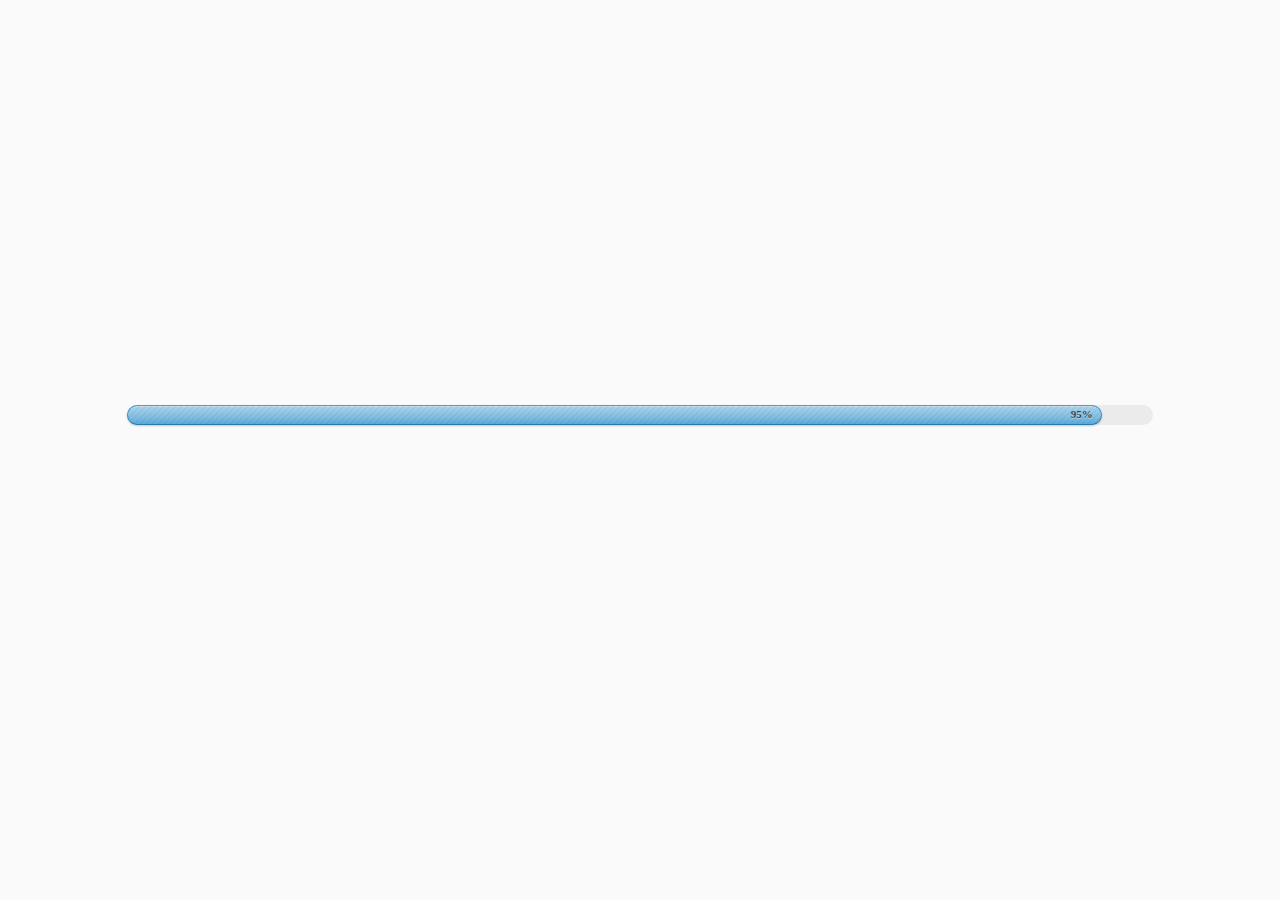
==== index.html @ a3b6ff67 "添加英菲尼迪项目的新文件" ====
<!DOCTYPE html>
<html lang="en">
<head>
	<meta charset="UTF-8">
	<meta name="viewport" content="width=device-width, initial-scale=1.0, maximum-scale=1.0, user-scalable=0">    
	<title>Infiniti</title>
	<link rel="stylesheet" href="css/style.css">
	<link rel="stylesheet" type="text/css" href="css/animate.css">
	<link rel="stylesheet" type="text/css" href="css/index.css">
</head>
<body>
	<div id="load"></div>
	<div id="wrap">
		<div id="inner">
			<div class="page1">
				<div class="explore">
					<img src="img/1_tansuoai.png" alt="" class="tansuo">
					<div></div>
				</div>
				<div class="nowait">
					<img src="img/1_dengdai.png" alt="">
				</div>
				<div class="music">
					<img src="img/music_no.png" alt="" class="mus1"> 
					<img src="img/music_logo.png" alt="" class="mus2">
				</div>
				<div id="logo">
					<img src="img/logo.png" alt="">
				</div>
			</div>
			<div class="page2">
				<ul class="ul2">
					<li>加速油门跑遍更多的地方</li>
					<li>穿过峡谷途径海洋，融入漫天繁星里</li>
					<li>追逐瞬间的彩虹，感知多变的云层</li>
					<li><span>触动</span>，在瞬间</li>
				</ul>
				<div class="page2_car">
					<img src="img/2_car.png" alt="">
				</div>
				<div class="music">
					<img src="img/music_no.png" alt="" class="mus1">
					<img src="img/music_logo.png" alt="" class="mus2">
				</div>
				<div id="logo">
					<img src="img/logo.png" alt="">
				</div>				
			</div>
			<div class="page3">
				<ul class="ul3">
					<li>偶然的相遇不是偶然</li>
					<li>每一个独特都有另一个独特在等待</li>
					<li>谁可以和你对一下密码</li>
					<li>即刻彼此开启</li>
					<li><span class="s1">激发</span><span class="s2">，无尽想象</span></li>
				</ul>
				<div class="music">
					<img src="img/music_no.png" alt="" class="mus1">
					<img src="img/music_logo.png" alt="" class="mus2">
				</div>
				<div id="logo">
					<img src="img/logo.png" alt="">
				</div>					
			</div>
			<div class="page4">
				<ul class="ul4">
					<li>没有说走就走的勇气，哪有不期而遇的奇迹</li>
					<li>追随心中所爱，哪里都是最好的风景</li>
					<li><span>唤醒</span>，每一感官</li>
				</ul>
				<div class="page4_car">
					<img src="img/4_car.png" alt="">
				</div>
				<div class="music">
					<img src="img/music_no.png" alt="" class="mus1">
					<img src="img/music_logo.png" alt="" class="mus2">
				</div>
				<div id="logo">
					<img src="img/logo.png" alt="">
				</div>	
			</div>
			<div class="page5">
				<ul class="ul5">
					<li>会孤独会寂寞会彷徨无助</li>
					<li>还得坚强</li>
					<li>会叛逆会反常会历经艰难</li>
					<li>还得勇敢</li>
					<li><span class="s1">挥洒</span><span class="s2">，自由心绪</span></li>
				</ul>
				<div class="music">
					<img src="img/music_no.png" alt="" class="mus1">
					<img src="img/music_logo.png" alt="" class="mus2">					
				</div>
				<div id="logo">
					<img src="img/logo.png" alt="">
				</div>									
			</div>
			<div class="page6">
				<ul class="ul6">
					<li>一个眼神间，一个笑容里，信任与默契</li>
					<li>无论伟大还是渺小、出众还是平庸</li>
					<li>坚信你的与众不同，彼此相依</li>
					<li><span>执领</span>，未知之路</li>
				</ul>
				<div class="music">
					<img src="img/music_no.png" alt="" class="mus1">
					<img src="img/music_logo.png" alt="" class="mus2">
				</div>
				<div id="logo">
					<img src="img/logo.png" alt="">
				</div>				
			</div>
			<div class="page7">
				<ul class="ul7">
					<li>身处异景或只是短暂的停留</li>
					<li>那一刻依然能体会生活独有的乐趣</li>
					<li><span class="s1">相悦</span><span class="s2">，无声无息</span></li>
				</ul>
				<div class="music">
					<img src="img/music_no.png" alt="" class="mus1">
					<img src="img/music_logo.png" alt="" class="mus2">
				</div>
				<div id="logo">
					<img src="img/logo.png" alt="">
				</div>
			</div>
			<div class="page8">
				<ul class="ul8">
					<li>可以和你一起进入生命的真相</li>
					<li>一起品味苦涩和辛酸、一起感受欢喜</li>
					<li>坚定的相互维护、欣赏彼此的独特</li>
					<li><span>分享</span>，无所不在</li>
				</ul>
				<div class="music">
					<img src="img/music_no.png" alt="" class="mus1">
					<img src="img/music_logo.png" alt="" class="mus2">
				</div>
				<div id="logo">
					<img src="img/logo.png" alt="">
				</div>
			</div>
			<div class="page9">
				<ul class="ul9">
					<li>探索不期而遇的奇迹，勇敢追随心中所爱</li>
					<li><span class="s1">敢爱</span><span class="s2">，一路向前</span></li>
				</ul>
				<div class="music">
					<img src="img/music_no.png" alt="" class="mus1">
					<img src="img/music_logo.png" alt="" class="mus2">
				</div>
				<div id="logo">
					<img src="img/logo.png" alt="">
				</div>
			</div>
			<div class="page10">
				<ul class="ul10">
					<li class="suv">
						<img src="img/10_ss.jpg" alt="">
					</li>
					<li class="support">
						<img src="img/10_support.jpg" alt="">
					</li>
					<li class="li3 clear">
						<img src="img/kuai.jpg" alt="" class="div fl">
						<span class="sp1">独具一格的流线型SUV设计理念</span>
					</li>
					<li class="li4 clear">
						<img src="img/kuai.jpg" alt="" class="div fl">
						<span class="sp2">同级唯一全系标配V6自然吸气发动机</span>
					</li>
					<li class="li5 clear">
						<img src="img/kuai.jpg" alt="" class="div fl">
						<span class="sp3">全系标配智能四驱系统</span>
					</li>
					<li class="li6 clear">
						<img src="img/kuai.jpg" alt="" class="div fl">
						<span class="sp4">2800mm同级最长轴距</span>
					</li>
					<li class="li7 clear">
						<img src="img/kuai.jpg" alt="" class="div fl">
						<span class="sp5">同级领先的安全科技——全景式监控<br>影像系统AVM</span>
					</li>
					<li class="li8 clear">
						<img src="img/kuai.jpg" alt="" class="div fl">
						<span class="sp6">4年/10万公里免费保修保养服务</span>
					</li>
				</ul>
				<div class="music">
					<img src="img/music_no.png" alt="" class="mus1">
					<img src="img/music_logo.png" alt="" class="mus2">
				</div>
				<div id="logo">
					<img src="img/logo.png" alt="">
				</div>
			</div>
			<div class="page11">
				<div id="share">
					<img src="img/jiantou.png" alt="">
					<p>分享给好友</p>
				</div>
				<div class="center">
					<p>周迅夫妇联袂演绎微电影《完美出逃》</p>
					<div id="video">
						<img src="img/11_video.png" alt="" class="vid">
						<a href="###" class="play"><img src="img/11_play.png" alt=""></a>
					</div>					
				</div>
				<p class="watch">点击观看视频</p>
				<div class="music">
					<img src="img/music_no.png" alt="" class="mus1">
					<img src="img/music_logo.png" alt="" class="mus2">
				</div>
				<div id="logo">
					<img src="img/11_logo.png" alt="">
				</div>				
			</div>
			<div id="audio">
				<audio loop="loop">
				  <source src="sounds/485_C56kbps.mp3" type="audio/mpeg">
				</audio>
			</div>			
		</div>
	</div>
</body>
<script type="text/javascript" src="js/jquery-1.11.1.min.js"></script>
<script type="text/javascript" src="js/loadingJQ.js"></script>
<script type="text/javascript"> 
	var aImg = ["img/1_bg.jpg","img/1_dengdai.png","img/1_tansuoai.png","img/2_bg.jpg","img/2_car.png","img/3_bg.jpg","img/4_bg.jpg","img/4_car.png","img/5_bg.jpg","img/6_bg.jpg","img/7_bg.jpg","img/8_bg.jpg","img/9_bg.jpg","img/10_bg.jpg","img/10_support.jpg","img/10_suv.jpg","img/11_logo.png","img/11_play.png","img/11_video.png","img/jiantou.png","img/kuai.jpg","img/logo.png","img/music_logo.png","img/music_no.png"];
	

	$("#load").loading({
		color:"blue",
		imgs:aImg,
	},function() {
		$("#load").css("display","none");
		$("#wrap").css("display","block");
	})


		var $wrap = $("#wrap");
		var $inner = $("#inner");
		var t = 0;
		var index = 0;
		var movebol = false;
		var times = 0;
		$wrap.on("touchstart",function  (e) {
			times = new Date(); 
			if (movebol) {return};
			var disY = event.touches[0].clientY;
			$wrap.on("touchmove",function  (e) {
				var y = event.touches[0].clientY;
				t = y - disY;
				 if (t<0 && index==10) {
				 	var t2 = t/3-index*$(window).height();
				 }else if (t>0 && index==0) {
				 	var t2 = t/3-index*$(window).height();
				 }else{
				 	var t2 = t-index*$(window).height();//减去下一页屏幕的高度，第二张就不会跳回第一张
				 }
				$inner.css("top",t2);
			})
			return false;
		})


		$wrap.on("touchend",function  () {
			var nowDate = new Date();
				var time = nowDate - times;
			if (time<500) {
				if (t<0) {
					index++;
					if (index>10) {
						index=10
					};
				}else if (t>0) {
					index--;
					if (index<0) {
						index=0;
					};
				}
			move();
			}else{
				var h = $(window).height()/2;
				if (t<-h) {
					index++;
					if (index>10) {
						index = 10;
					}
				}else if (t>h) {
					index--;
					if (index<0) {
						index = 0;
					};			
				};
				move();				
			}
			t = 0;
		})
		function move () {
			movebol = true;
			var h = $(window).height();
			$inner.animate({
				top:-index*h,
			},500,function  () {
				movebol = false;
				if (index==0) {
					$(".page1").find(".explore").show();
					$(".page1").find(".nowait").show();
				}else{
					$(".page1").find(".explore").hide();
					$(".page1").find(".nowait").hide();
				}
				if (index==1) {
					$(".page2").find(".page2_car").show();
					$(".ul2 li").show();
				}else{
					$(".page2").find(".page2_car").hide();
					$(".ul2 li").hide();
				}
				if (index==2) {
					$(".ul3 li").show();
				}else{
					$(".ul3 li").hide();
				}
				if (index==3) {
					$(".ul4 li").show();
					$(".page4").find(".page4_car").show();
				}else{
					$(".ul4 li").hide();
					$(".page4").find(".page4_car").hide();
				}
				if (index==4) {
					$(".ul5 li").show();
				}else{
					$(".ul5 li").hide();
				}
				if (index==5) {
					$(".ul6 li").show();
				}else{
					$(".ul6 li").hide();
				}
				if (index==6) {
					$(".ul7 li").show();
				}else{
					$(".ul7 li").hide();
				}
				if (index==7) {
					$(".ul8 li").show();
				}else{
					$(".ul8 li").hide();
				}
				if (index==8) {
					$(".ul9 li").show();
				}else{
					$(".ul9 li").hide();
				}
				if (index==9) {
					$(".ul10 li").show();
				}else{
					$(".ul10 li").hide();
				}
				if (index==10) {
					$(".play").show();
				}else{
					$(".play").hide();
				}														
			})
		}
		$(".play").on("touchstart",function  () {
			window.location.href = "http://v.youku.com/v_show/id_XOTEwMjY0MjE2.html";  
		})
		var bol = false;
		var $music = $(".music");
		$music.on("touchstart",function  () {
			if (bol==false) {
				$music.find(".mus1").hide();
				$music.find(".mus2").show();
				audio.children[0].play();
				bol=true;
			}else{
				$music.find(".mus1").show();
				$music.find(".mus2").hide();
				audio.children[0].pause();			
				bol = false;
			}
		})
</script>
</html>
---- css/style.css ----
html, body, div, span, applet, object, iframe,
h1, h2, h3, h4, h5, h6, p, blockquote, pre,
a, abbr, acronym, address, big, cite, code,
del, dfn, em, img, ins, kbd, q, s, samp,
small, strike, strong, sub, sup, tt, var,
b, u, i, center,
dl, dt, dd, ol, ul, li,
fieldset, form, label, legend,
table, caption, tbody, tfoot, thead, tr, th, td,
article, aside, canvas, details, embed,
figure, figcaption, footer, header, hgroup,
menu, nav, output, ruby, section, summary,
time, mark, audio, video {
  margin: 0;
  padding: 0;
  border: 0;
  font-size: 100%;
  font: inherit;
  vertical-align: baseline;
}

article, aside, details, figcaption, figure,
footer, header, hgroup, menu, nav, section {
  display: block;
}

body {
  line-height: 1;
}

ol, ul {
  list-style: none;
}

blockquote, q {
  quotes: none;
}

blockquote:before, blockquote:after,
q:before, q:after {
  content: '';
  content: none;
}

table {
  border-collapse: collapse;
  border-spacing: 0;
}

.about {
  margin: 80px auto;
  padding: 8px;
  width: 260px;
  font: 10px/18px "Lucida Grande", Tahoma, Verdana, sans-serif;
  color: #bbb;
  text-align: center;
  text-shadow: 0 -1px rgba(0, 0, 0, 0.3);
  background: #333;
  background: rgba(34, 34, 34, 0.75);
  border-radius: 4px;
  -webkit-box-shadow: inset 0 -1px rgba(0, 0, 0, 0.1), inset 0 0 0 1px rgba(0, 0, 0, 0.1), 0 0 6px rgba(0, 0, 0, 0.4);
  box-shadow: inset 0 -1px rgba(0, 0, 0, 0.1), inset 0 0 0 1px rgba(0, 0, 0, 0.1), 0 0 6px rgba(0, 0, 0, 0.4);
  background-image: -webkit-linear-gradient(top, rgba(0, 0, 0, 0), rgba(0, 0, 0, 0.2));
  background-image: -moz-linear-gradient(top, rgba(0, 0, 0, 0), rgba(0, 0, 0, 0.2));
  background-image: -o-linear-gradient(top, rgba(0, 0, 0, 0), rgba(0, 0, 0, 0.2));
  background-image: linear-gradient(to bottom, rgba(0, 0, 0, 0), rgba(0, 0, 0, 0.2));
}
.about a {
  color: #eee;
  text-decoration: none;
  border-radius: 2px;
  -webkit-transition: 0.1s;
  -moz-transition: 0.1s;
  -o-transition: 0.1s;
  transition: 0.1s;
}
.about a:hover {
  text-decoration: none;
  background: #555;
  background: rgba(255, 255, 255, 0.15);
}

.about-links {
  height: 30px;
}
.about-links a {
  float: left;
  width: 50%;
  line-height: 30px;
  font-size: 12px;
}

.about-author {
  margin-top: 5px;
}
.about-author a {
  padding: 1px 3px;
  margin: 0 -1px;
}

/*
 * Copyright (c) 2012-2013 Thibaut Courouble
 * http://www.webinterfacelab.com
 *
 * Licensed under the MIT License:
 * http://www.opensource.org/licenses/mit-license.php
 */
body {
  font: 13px/20px "Lucida Grande", Tahoma, Verdana, sans-serif;
  color: #404040;
  background: #fafafa;
}

.container {
  margin: 50px auto;
  width: 640px;
}
.container > div {
  margin-bottom: 20px;
}

.progress {
  height: 20px;
  background: #ebebeb;
  border-left: 1px solid transparent;
  border-right: 1px solid transparent;
  border-radius: 10px;
}
.progress > span {
  position: relative;
  float: left;
  margin: 0 -1px;
  min-width: 30px;
  height: 18px;
  line-height: 16px;
  text-align: right;
  background: #cccccc;
  border: 1px solid;
  border-color: #bfbfbf #b3b3b3 #9e9e9e;
  border-radius: 10px;
  background-image: -webkit-linear-gradient(top, #f0f0f0 0%, #dbdbdb 70%, #cccccc 100%);
  background-image: -moz-linear-gradient(top, #f0f0f0 0%, #dbdbdb 70%, #cccccc 100%);
  background-image: -o-linear-gradient(top, #f0f0f0 0%, #dbdbdb 70%, #cccccc 100%);
  background-image: linear-gradient(to bottom, #f0f0f0 0%, #dbdbdb 70%, #cccccc 100%);
  -webkit-box-shadow: inset 0 1px rgba(255, 255, 255, 0.3), 0 1px 2px rgba(0, 0, 0, 0.2);
  box-shadow: inset 0 1px rgba(255, 255, 255, 0.3), 0 1px 2px rgba(0, 0, 0, 0.2);
}
.progress > span > span {
  padding: 0 8px;
  font-size: 11px;
  font-weight: bold;
  color: #404040;
  color: rgba(0, 0, 0, 0.7);
  text-shadow: 0 1px rgba(255, 255, 255, 0.4);
}
.progress > span:before {
  content: '';
  position: absolute;
  top: 0;
  bottom: 0;
  left: 0;
  right: 0;
  z-index: 1;
  height: 18px;
  background: url("../img/progress.png") 0 0 repeat-x;
  border-radius: 10px;
}
.progress .green {
  background: #85c440;
  border-color: #78b337 #6ba031 #568128;
  background-image: -webkit-linear-gradient(top, #b7dc8e 0%, #99ce5f 70%, #85c440 100%);
  background-image: -moz-linear-gradient(top, #b7dc8e 0%, #99ce5f 70%, #85c440 100%);
  background-image: -o-linear-gradient(top, #b7dc8e 0%, #99ce5f 70%, #85c440 100%);
  background-image: linear-gradient(to bottom, #b7dc8e 0%, #99ce5f 70%, #85c440 100%);
}
.progress .red {
  background: #db3a27;
  border-color: #c73321 #b12d1e #8e2418;
  background-image: -webkit-linear-gradient(top, #ea8a7e 0%, #e15a4a 70%, #db3a27 100%);
  background-image: -moz-linear-gradient(top, #ea8a7e 0%, #e15a4a 70%, #db3a27 100%);
  background-image: -o-linear-gradient(top, #ea8a7e 0%, #e15a4a 70%, #db3a27 100%);
  background-image: linear-gradient(to bottom, #ea8a7e 0%, #e15a4a 70%, #db3a27 100%);
}
.progress .orange {
  background: #f2b63c;
  border-color: #f0ad24 #eba310 #c5880d;
  background-image: -webkit-linear-gradient(top, #f8da9c 0%, #f5c462 70%, #f2b63c 100%);
  background-image: -moz-linear-gradient(top, #f8da9c 0%, #f5c462 70%, #f2b63c 100%);
  background-image: -o-linear-gradient(top, #f8da9c 0%, #f5c462 70%, #f2b63c 100%);
  background-image: linear-gradient(to bottom, #f8da9c 0%, #f5c462 70%, #f2b63c 100%);
}
.progress .blue {
  background: #5aaadb;
  border-color: #459fd6 #3094d2 #277db2;
  background-image: -webkit-linear-gradient(top, #aed5ed 0%, #7bbbe2 70%, #5aaadb 100%);
  background-image: -moz-linear-gradient(top, #aed5ed 0%, #7bbbe2 70%, #5aaadb 100%);
  background-image: -o-linear-gradient(top, #aed5ed 0%, #7bbbe2 70%, #5aaadb 100%);
  background-image: linear-gradient(to bottom, #aed5ed 0%, #7bbbe2 70%, #5aaadb 100%);
}
---- css/index.css ----
body,h1,h2,h3,h4,p,dl,dd,ul,ol,form,input,textarea,th,td,select{margin: 0;padding: 0;}
em{font-style: normal;}
li{list-style: none;}
a{text-decoration: none;}
img{border: none;vertical-align: top;}
table{border-collapse: none;}
input,textarea{outline: none;}
textarea{resize:none;overflow: auto;}
body{font-size:12px;font-family: 'fangzheng_GBK';}
@font-face {
	  font-family: 'fangzheng_GBK';
	  src: url('font/fangzheng_GBK.eot');
	  src:
	    url('../font/fangzheng_GBK.eot?#font-spider') format('embedded-opentype'),
	    url('../font/fangzheng_GBK.woff') format('woff'),
	    url('../font/fangzheng_GBK.ttf') format('truetype'),
	    url('../font/fangzheng_GBK.svg') format('svg');
	  font-weight: normal;
	  font-style: normal;
	}
.fl{
	float: left;
}
.fr{
	float: right;
}
.clear{
	zoom:1;
}
.clear:after{
	content:"";
	height: 0;
	clear: both;
	overflow: hidden;
	display: block;
}
html,body{
	width: 100%;
	height: 100%;
}

#load{
	max-width: 480px;
	margin: auto;
	width: 100%;
	height: 100%;
	z-index: 99999;
}
#wrap{
	max-width: 480px;
	margin: auto;
	width: 100%;
	height: 100%;
	position: relative;
	overflow: hidden;
	display: none;
}
#inner{
	width: 100%;
	height: 1100%;
	position: absolute;
}
.page1 .music{
	width: 6.666667%;
	position: absolute;
	right: 10.666667%;
	bottom:4.145937%;	
}

.page1 .music .mus1{
	width: 100%;
	display: block;
	
}
.page1 .music .mus2{
	width: 100%;
	-webkit-animation:move 3s linear infinite; /*linear 线性均衡*/
	display: none;
}
	@-webkit-keyframes move{
		from{
			-webkit-transform:rotateZ(0deg);
		}
		to{
			-webkit-transform:rotateZ(360deg) ;
		}
	}
.page1 #logo{
	width: 8.666667%;
	position: absolute;
	left: 50%;
	bottom: 1.821242%;
	-webkit-animation:fadeIn 1s infinite;
}
.page1 #logo img{
	width: 100%;
}
#inner .page1{
	height: 9.090909%;
	background: url(../img/1_bg.jpg) no-repeat; 
	background-size: 100% 100%;
	position: relative;
}
.explore{
	position: absolute;
	bottom: 15.174129%;
	left: 2.533333%;
	-webkit-animation:fadeInLeft 1s both;

}
.explore .tansuo{
	width: 56.8%;
}
.explore div{
	width: 40%;
	height: 2px;
	background-color: white;
	margin-top: 1.326710%;
	margin-left: 0.9%;
}
.nowait{
	width: 37.333333%;
	height: 9.203980%;
	position: absolute;
	right: 0;
	bottom: 13.515755%;
	-webkit-animation:fadeInRight 1s both;

}
.nowait img{
	width: 100%; 
}

#inner .page2{
	height: 9.090909%;
	background: url(../img/2_bg.jpg) no-repeat; 
	background-size: 100% 100%;
	position: relative;
}
.page2 .ul2{
	padding-top: 5.804312%;
	padding-left: 6.533333%;
}
.page2 .ul2 li{
	font-size: 13px;
	line-height: 2em;
}
.page2 ul li:nth-child(1){
	-webkit-animation:fadeIn 1s 2s both;
}
.page2 ul li:nth-child(2){
	-webkit-animation:fadeIn 1s 3s both;
}
.page2 ul li:nth-child(3){
	-webkit-animation:fadeIn 1s 4s both;
}
.page2 ul li:nth-child(4){
	-webkit-animation:fadeIn 1s 1s both;
}
.page2 .ul2 span{
	font-size: 20px;
	color: white;
	background-color: #e40114;
}
.page2 .page2_car{
	position: absolute;
	top: 49%;
	left: -8%;
	-webkit-animation:fadeInLeft 1s both;
}
.page2 .page2_car img{
	width: 50.8%;
}
.page2 .music{
	width: 6.666667%;
	position: absolute;
	right: 10.666667%;
	bottom:4.145937%;
}

.page2 .music .mus1{
	width: 100%;
	display: block;
}
.page2 .music .mus2{
	width: 100%;
	-webkit-animation:move 3s linear infinite; /*linear 线性均衡*/
	display: none;
}
	@-webkit-keyframes move{
		from{
			-webkit-transform:rotateZ(0deg);
		}
		to{
			-webkit-transform:rotateZ(360deg) ;
		}
	}
.page2 #logo{
	width: 8.666667%;
	position: absolute;
	left: 50%;
	bottom: 1.821242%;
	-webkit-animation:fadeIn 1s infinite;
}
.page2 #logo img{
	width: 100%;
}
#inner .page3{
	height: 9.090909%;
	background: url(../img/3_bg.jpg) no-repeat; 
	background-size: 100% 100%;
	position: relative;
}
.page3 .ul3{
	padding-top: 5.804312%;
	padding-left: 6.533333%;
}
.page3 .ul3 li{
	font-size: 13px;
	line-height: 2em;
}
.page3 .ul3 .s1{
	font-size: 20px;
	color: white;
	background-color: #e40114;
}
.page3 ul li:nth-child(1){
	-webkit-animation:fadeIn 1s 1s both;
}
.page3 ul li:nth-child(2){
	-webkit-animation:fadeIn 1s 2s both;
}
.page3 ul li:nth-child(3){
	-webkit-animation:fadeIn 1s 3s both;
}
.page3 ul li:nth-child(4){
	-webkit-animation:fadeIn 1s 4s both;
}
.page3 li .s1:nth-child(1){
	-webkit-animation:fadeIn 1s 5s both;
}
.page3 li .s2:nth-child(2){
	-webkit-animation:fadeIn 1s 6s both;
}
.page3 .music{
	width: 6.666667%;
	position: absolute;
	right: 10.666667%;
	bottom:4.145937%;
}
.page3 .music .mus1{
	width: 100%;
	display: block;
}
.page3 .music .mus2{
	width: 100%;
	-webkit-animation:move 3s linear infinite; /*linear 线性均衡*/
	display: none;
}
	@-webkit-keyframes move{
		from{
			-webkit-transform:rotateZ(0deg);
		}
		to{
			-webkit-transform:rotateZ(360deg) ;
		}
	}
.page3 #logo{
	width: 8.666667%;
	position: absolute;
	left: 50%;
	bottom: 1.821242%;
	-webkit-animation:fadeIn 1s infinite;
}
.page3 #logo img{
	width: 100%;
}
#inner .page4{
	height: 9.090909%;
	background: url(../img/4_bg.jpg) no-repeat; 
	background-size: 100% 100%;
	position: relative;
}
.page4 .ul4{
	padding-top: 5.882352%;
	padding-right: 6.8%;
}
.page4 .ul4 li{
	font-size: 13px;
	line-height: 2em;
	text-align: right;
	color: white;
}
.page4 .ul4 span{
	font-size: 20px;
	color: white;
	background-color: #e40114;
}
.page4 .ul4 li:nth-child(1){
	-webkit-animation:fadeIn 1s 2s both;
}
.page4 .ul4 li:nth-child(2){
	-webkit-animation:fadeIn 1s 2s both;
}
.page4 .ul4 li:nth-child(3){
	-webkit-animation:fadeIn 1s 1s both;
}
.page4 .page4_car{
	width: 64.8%;
	position: absolute;
	right: -6%;	
	-webkit-animation:car 1s both;
}
	@-webkit-keyframes car{
		0%{
			right:-65%; 
			bottom:1%;
		}
		100%{
			bottom: 11.184756%;
			right: -6%;			
		}
	}
.page4 .page4_car img{
	width: 100%;
}

.page4 .music{
	width: 6.666667%;
	position: absolute;
	right: 10.666667%;
	bottom:4.145937%;
}
.page4 .music .mus1{
	width: 100%;
	display: block;
}
.page4 .music .mus2{
	width: 100%;
	-webkit-animation:move 3s linear infinite; /*linear 线性均衡*/
	display: none;
}
	@-webkit-keyframes move{
		from{
			-webkit-transform:rotateZ(0deg);
		}
		to{
			-webkit-transform:rotateZ(360deg) ;
		}
	}
.page4 #logo{
	width: 8.666667%;
	position: absolute;
	left: 50%;
	bottom: 1.821242%;
	-webkit-animation:fadeIn 1s infinite;
}
.page4 #logo img{
	width: 100%;
}
#inner .page5{
	height: 9.090909%;
	background: url(../img/5_bg.jpg) no-repeat; 
	background-size: 100% 100%;
	position: relative;
}
.page5 .music{
	width: 6.666667%;
	position: absolute;
	right: 10.666667%;
	bottom:4.145937%;
}
.page5 .ul5{
	padding-top: 5.882352%;
	padding-left: 6.533333%;
}
.page5 .ul5 li{
	font-size: 13px;
	line-height: 2em;
}
.page5 .ul5 .s1{
	font-size: 20px;
	color: white;
	background-color: #e40114;
}
.page5 ul li:nth-child(1){
	-webkit-animation:fadeIn 1s 1s both;
}
.page5 ul li:nth-child(2){
	-webkit-animation:fadeIn 1s 2s both;
}
.page5 ul li:nth-child(3){
	-webkit-animation:fadeIn 1s 3s both;
}
.page5 ul li:nth-child(4){
	-webkit-animation:fadeIn 1s 4s both;
}
.page5 li .s1:nth-child(1){
	-webkit-animation:fadeIn 1s 5s both;
}
.page5 li .s2:nth-child(2){
	-webkit-animation:fadeIn 1s 6s both;
}

.page5 .music .mus1{
	width: 100%;
	display: block;
}
.page5 .music .mus2{
	width: 100%;
	-webkit-animation:move 3s linear infinite; /*linear 线性均衡*/
	display: none;
}
	@-webkit-keyframes move{
		from{
			-webkit-transform:rotateZ(0deg);
		}
		to{
			-webkit-transform:rotateZ(360deg) ;
		}
	}
.page5 #logo{
	width: 8.666667%;
	position: absolute;
	left: 50%;
	bottom: 1.821242%;
	-webkit-animation:fadeIn 1s infinite;
}
.page5 #logo img{
	width: 100%;
}
#inner .page6{
	height: 9.090909%;
	background: url(../img/6_bg.jpg) no-repeat; 
	background-size: 100% 100%;
	position: relative;
}
.page6 .ul6{
	padding-top: 5.882352%;
	padding-left: 6.533333%;
}
.page6 .ul6 li{
	font-size: 13px;
	line-height: 2em;
}
.page6 .ul6 span{
	font-size: 20px;
	color: white;
	background-color: #e40114;
}
.page6 ul li:nth-child(1){
	-webkit-animation:fadeIn 1s 2s both;
}
.page6 ul li:nth-child(2){
	-webkit-animation:fadeIn 1s 2s both;
}
.page6 ul li:nth-child(3){
	-webkit-animation:fadeIn 1s 2s both;
}
.page6 ul li:nth-child(4){
	-webkit-animation:fadeIn 1s 1s both;
}
.page6 .music{
	width: 6.666667%;
	position: absolute;
	right: 10.666667%;
	bottom:4.145937%;
}
.page6 .music .mus1{
	width: 100%;
	display: block;
}
.page6 .music .mus2{
	width: 100%;
	-webkit-animation:move 3s linear infinite; /*linear 线性均衡*/
	display: none;
}
	@-webkit-keyframes move{
		from{
			-webkit-transform:rotateZ(0deg);
		}
		to{
			-webkit-transform:rotateZ(360deg) ;
		}
	}
.page6 #logo{
	width: 8.666667%;
	position: absolute;
	left: 50%;
	bottom: 1.821242%;
	-webkit-animation:fadeIn 1s infinite;
}
.page6 #logo img{
	width: 100%;
}
#inner .page7{
	height: 9.090909%;
	background: url(../img/7_bg.jpg) no-repeat; 
	background-size: 100% 100%;
	position: relative;
}
.page7 .music{
	width: 6.666667%;
	position: absolute;
	right: 10.666667%;
	bottom:4.145937%;
	-webkit-animation:move 3s linear infinite;
}
.page7 .ul7{
	padding-top: 5.882352%;
	padding-right: 6.8%;
}
.page7 .ul7 li{
	font-size: 13px;
	line-height: 2em;
	text-align: right;
}
.page7 .ul7 .s1{
	font-size: 20px;
	color: white;
	background-color: #e40114;
}
.page7 ul li:nth-child(1){
	-webkit-animation:fadeIn 1s 1s both;
}
.page7 ul li:nth-child(2){
	-webkit-animation:fadeIn 1s 1s both;
}
.page7 li .s1:nth-child(1){
	-webkit-animation:fadeIn 1s 2s both;
}
.page7 li .s2:nth-child(2){
	-webkit-animation:fadeIn 1s 3s both;
}
.page7 .music .mus1{
	width: 100%;
	display: block;
}
.page7 .music .mus2{
	width: 100%;
	-webkit-animation:move 3s linear infinite; /*linear 线性均衡*/
	display: none;
}
	@-webkit-keyframes move{
		from{
			-webkit-transform:rotateZ(0deg);
		}
		to{
			-webkit-transform:rotateZ(360deg) ;
		}
	}
.page7 #logo{
	width: 8.666667%;
	position: absolute;
	left: 50%;
	bottom: 1.821242%;
	-webkit-animation:fadeIn 1s infinite;
}
.page7 #logo img{
	width: 100%;
}
#inner .page8{
	height: 9.090909%;
	background: url(../img/8_bg.jpg) no-repeat; 
	background-size: 100% 100%;
	position: relative;
}
.page8 .ul8{
	padding-top: 5.882352%;
	padding-left: 6.533333%;
}
.page8 .ul8 li{
	font-size: 13px;
	line-height: 2em;
	color: white;
}
.page8 .ul8 span{
	font-size: 20px;
	background-color: #e40114;
}
.page8 ul li:nth-child(1){
	-webkit-animation:fadeIn 1s 2s both;
}
.page8 ul li:nth-child(2){
	-webkit-animation:fadeIn 1s 3s both;
}
.page8 ul li:nth-child(3){
	-webkit-animation:fadeIn 1s 4s both;
}
.page8 ul li:nth-child(4){
	-webkit-animation:fadeIn 1s 1s both;
}
.page8 .music{
	width: 6.666667%;
	position: absolute;
	right: 10.666667%;
	bottom:4.145937%;
}
.page8 .music .mus1{
	width: 100%;
	display: block;
}
.page8 .music .mus2{
	width: 100%;
	-webkit-animation:move 3s linear infinite; /*linear 线性均衡*/
	display: none;
}
	@-webkit-keyframes move{
		from{
			-webkit-transform:rotateZ(0deg);
		}
		to{
			-webkit-transform:rotateZ(360deg) ;
		}
	}
.page8 #logo{
	width: 8.666667%;
	position: absolute;
	left: 50%;
	bottom: 1.821242%;
	-webkit-animation:fadeIn 1s infinite;
}
.page8 #logo img{
	width: 100%;
}
#inner .page9{
	height: 9.090909%;
	background: url(../img/9_bg.jpg) no-repeat; 
	background-size: 100% 100%;
	position: relative;
}
.page9 .ul9{
	padding-top: 10.770505%;
}
.page9 .ul9 li{
	font-size: 13px;
	line-height: 2em;
	color: white;
	text-align: center;
}
.page9 .ul9 .s1{
	font-size: 20px;
	color: white;
	background-color: #e40114;
}
.page9 ul li:nth-child(1){
	-webkit-animation:fadeIn 1s 3s both;
}
.page9 li .s1:nth-child(1){
	-webkit-animation:fadeIn 1s 1s both;
}
.page9 li .s2:nth-child(2){
	-webkit-animation:fadeIn 1s 2s both;
}
.page9 .music{
	width: 6.666667%;
	position: absolute;
	right: 10.666667%;
	bottom:4.145937%;
}
.page9 .music .mus1{
	width: 100%;
	display: block;
}
.page9 .music .mus2{
	width: 100%;
	-webkit-animation:move 3s linear infinite; /*linear 线性均衡*/
	display: none;
}
	@-webkit-keyframes move{
		from{
			-webkit-transform:rotateZ(0deg);
		}
		to{
			-webkit-transform:rotateZ(360deg) ;
		}
	}
.page9 #logo{
	width: 8.666667%;
	position: absolute;
	left: 50%;
	bottom: 1.821242%;
	-webkit-animation:fadeIn 1s infinite;
}
.page9 #logo img{
	width: 100%;
}
#inner .page10{
	height: 9.090909%;
	background: url(../img/10_bg.jpg) no-repeat; 
	background-size: 100% 100%;
	position: relative;
}
.ul10{
	padding-top: 5.385253%;
	padding-left: 6.533333%;
}
.ul10 .suv{
	width: 81%;
	margin-bottom: 3%;
	-webkit-animation:fadeInRight 1s both;
}
.ul10 .suv img{
	width: 100%;
}
.ul10 .support{
	width: 60%;
	margin-bottom: 7%;
	-webkit-animation:fadeInRight 1s both;
}
.ul10 .support img{
	width: 100%;
}
.page10 ul li{
	font-size: 13px;
	margin-bottom: 4%;
}
.page10 ul li .div{
	width: 2.666667%;
	display: block;
	margin: 1% 2% 2% 1%;
}
.page10 ul .li3 .div:nth-child(1){
	-webkit-animation:fadeIn 1s 2s both;
}
.page10 ul .li3 .sp1:nth-child(2){
	-webkit-animation:fadeIn 1s 3s both;
}
.page10 ul .li4 .div:nth-child(1){
	-webkit-animation:fadeIn 1s 4s both;
}
.page10 ul .li4 .sp2:nth-child(2){
	-webkit-animation:fadeIn 1s 5s both;
}
.page10 ul .li5 .div:nth-child(1){
	-webkit-animation:fadeIn 1s 6s both;
}
.page10 ul .li5 .sp3:nth-child(2){
	-webkit-animation:fadeIn 1s 7s both;
}
.page10 ul .li6 .div:nth-child(1){
	-webkit-animation:fadeIn 1s 8s both;
}
.page10 ul .li6 .sp4:nth-child(2){
	-webkit-animation:fadeIn 1s 9s both;
}
.page10 ul .li7 .div:nth-child(1){
	-webkit-animation:fadeIn 1s 10s both;
}
.page10 ul .li7 .sp5:nth-child(2){
	-webkit-animation:fadeIn 1s 11s both;
}
.page10 ul .li8 .div:nth-child(1){
	-webkit-animation:fadeIn 1s 12s both;
}
.page10 ul .li8 .sp6:nth-child(2){
	-webkit-animation:fadeIn 1s 13s both;
}
.page10 .music{
	width: 6.666667%;
	position: absolute;
	right: 10.666667%;
	bottom:4.145937%;
}
.page10 .music .mus1{
	width: 100%;
	display: block;
}
.page10 .music .mus2{
	width: 100%;
	-webkit-animation:move 3s linear infinite; /*linear 线性均衡*/
	display: none;
}
	@-webkit-keyframes move{
		from{
			-webkit-transform:rotateZ(0deg);
		}
		to{
			-webkit-transform:rotateZ(360deg) ;
		}
	}
.page10 #logo{
	width: 8.666667%;
	position: absolute;
	left: 50%;
	bottom: 1.821242%;
	-webkit-animation:fadeIn 1s infinite;
}
.page10 #logo img{
	width: 100%;
}
#inner .page11{
	height: 9.090909%;
	position: relative;
}
 #share{	
	padding-top: 4%;
	padding-right: 4.666667%;
	text-align: right;
}
#share p{
	color: #848484;
}
#share img{
	width: 6.8%;
	text-align: right;
	margin-bottom: 4%;
	-webkit-animation:fadeIn 1s infinite;
}
.center{
	margin-top: 20%;
	text-align: center;
	position: relative;
}
.center p{
	font-size: 14px;
	color: #848484;
}
.page11 .watch{
	position: absolute;bottom: 7%;left: 50%;margin-left: -4.7%;color: #848484;
}
#video{
	margin-top: 20%;
}
#video .vid{
	width: 100%;
}
#video .play{
	width: 25%;
	position: absolute;
	top: 50%;
	left: 30%;
	margin-left: 8%;
	-webkit-animation:fadeIn 1s both;
	-webkit-animation-iteration-count:2;
}
#video .play img{
	width: 100%;
}
.page11 .music{
	width: 6.666667%;
	position: absolute;
	right: 10.666667%;
	bottom:4.145937%;
}
.page11 .music .mus1{
	width: 100%;
	display: block;
}
.page11 .music .mus2{
	width: 100%;
	-webkit-animation:move 3s linear infinite; /*linear 线性均衡*/
	display: none;
}
	@-webkit-keyframes move{
		from{
			-webkit-transform:rotateZ(0deg);
		}
		to{
			-webkit-transform:rotateZ(360deg) ;
		}
	}
.page11 #logo{
	width: 8.666667%;
	position: absolute;
	left: 50%;
	bottom: 1.821242%;
}
.page11 #logo img{
	width: 100%;
}
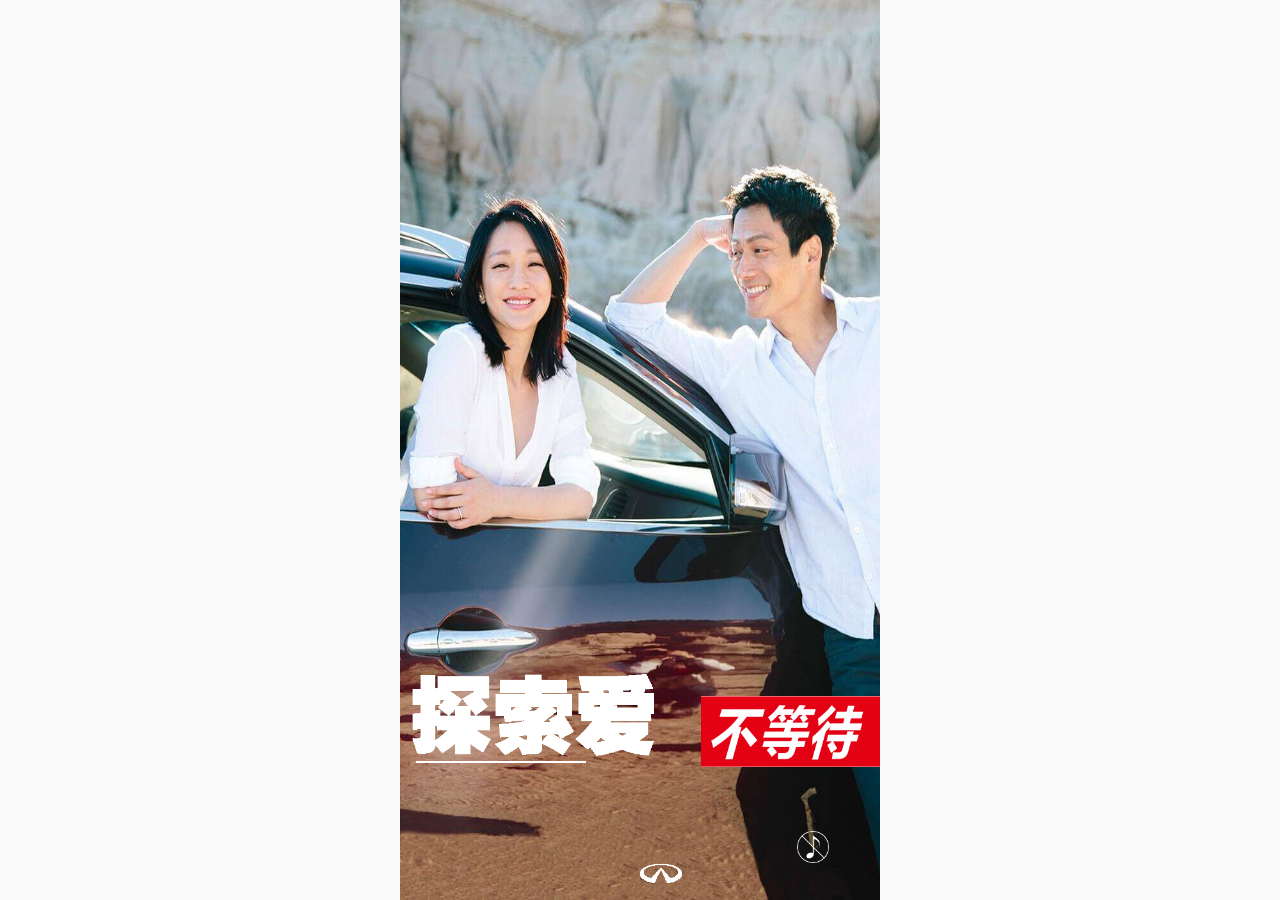
==== commit 972f1915: "删除1010_suvv图片" ====
--- a/index.html
+++ b/index.html
@@ -225,7 +225,7 @@
 <script type="text/javascript" src="js/jquery-1.11.1.min.js"></script>
 <script type="text/javascript" src="js/loadingJQ.js"></script>
 <script type="text/javascript"> 
-	var aImg = ["img/1_bg.jpg","img/1_dengdai.png","img/1_tansuoai.png","img/2_bg.jpg","img/2_car.png","img/3_bg.jpg","img/4_bg.jpg","img/4_car.png","img/5_bg.jpg","img/6_bg.jpg","img/7_bg.jpg","img/8_bg.jpg","img/9_bg.jpg","img/10_bg.jpg","img/10_support.jpg","img/10_suv.jpg","img/11_logo.png","img/11_play.png","img/11_video.png","img/jiantou.png","img/kuai.jpg","img/logo.png","img/music_logo.png","img/music_no.png"];
+	var aImg = ["img/1_bg.jpg","img/1_dengdai.png","img/1_tansuoai.png","img/2_bg.jpg","img/2_car.png","img/3_bg.jpg","img/4_bg.jpg","img/4_car.png","img/5_bg.jpg","img/6_bg.jpg","img/7_bg.jpg","img/8_bg.jpg","img/9_bg.jpg","img/10_bg.jpg","img/10_support.jpg","img/11_logo.png","img/11_play.png","img/11_video.png","img/jiantou.png","img/kuai.jpg","img/logo.png","img/music_logo.png","img/music_no.png"];
 	
 
 	$("#load").loading({
